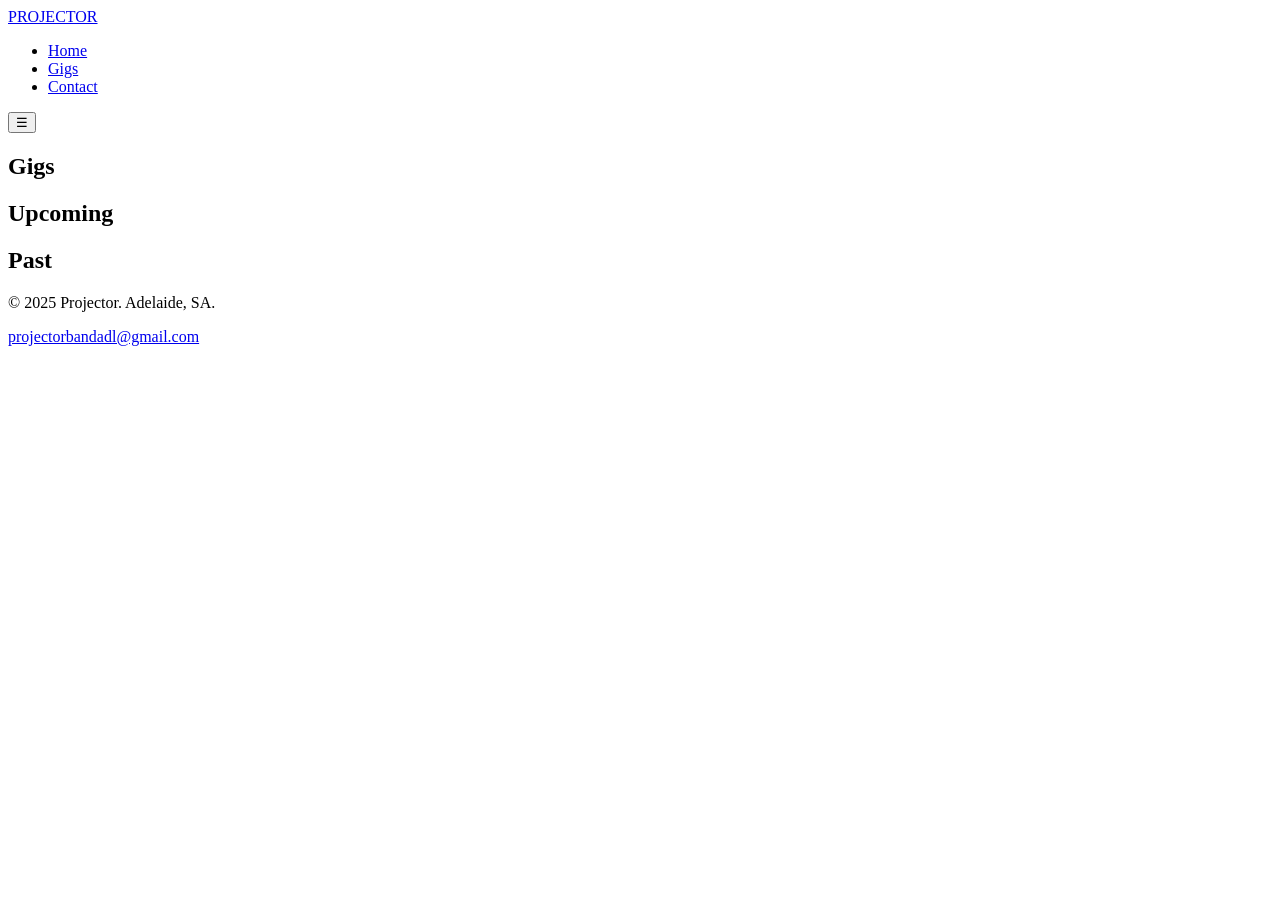
==== gigs.html @ 70e81e49 "added gigs" ====
<!DOCTYPE html>
<html lang="en">
<head>
  <meta charset="UTF-8" />
  <meta name="viewport" content="width=device-width, initial-scale=1.0" />
  <title>Gigs — Projector</title>
  <meta name="description" content="Live shows from Projector, Adelaide." />
  <link rel="stylesheet" href="css/style.css" />
</head>
<body>

  <nav>
    <a href="index.html" class="nav-logo">PROJECTOR</a>
    <ul class="nav-links">
      <li><a href="index.html">Home</a></li>
      <li><a href="gigs.html" class="active">Gigs</a></li>
      <li><a href="contact.html">Contact</a></li>
    </ul>
    <button class="nav-toggle" aria-label="Toggle menu">☰</button>
  </nav>

  <main>
    <section class="page-header">
      <h1>Gigs</h1>
    </section>

    <section class="gigs-section">
      <h2>Upcoming</h2>
      <div id="upcoming-gigs"></div>

      <h2>Past</h2>
      <div id="past-gigs"></div>
    </section>
  </main>

  <footer>
    <p>© 2025 Projector. Adelaide, SA.</p>
    <p><a href="mailto:projectorbandadl@gmail.com">projectorbandadl@gmail.com</a></p>
  </footer>

  <script src="js/gigs.js"></script>
  <script src="js/main.js"></script>
</body>
</html>
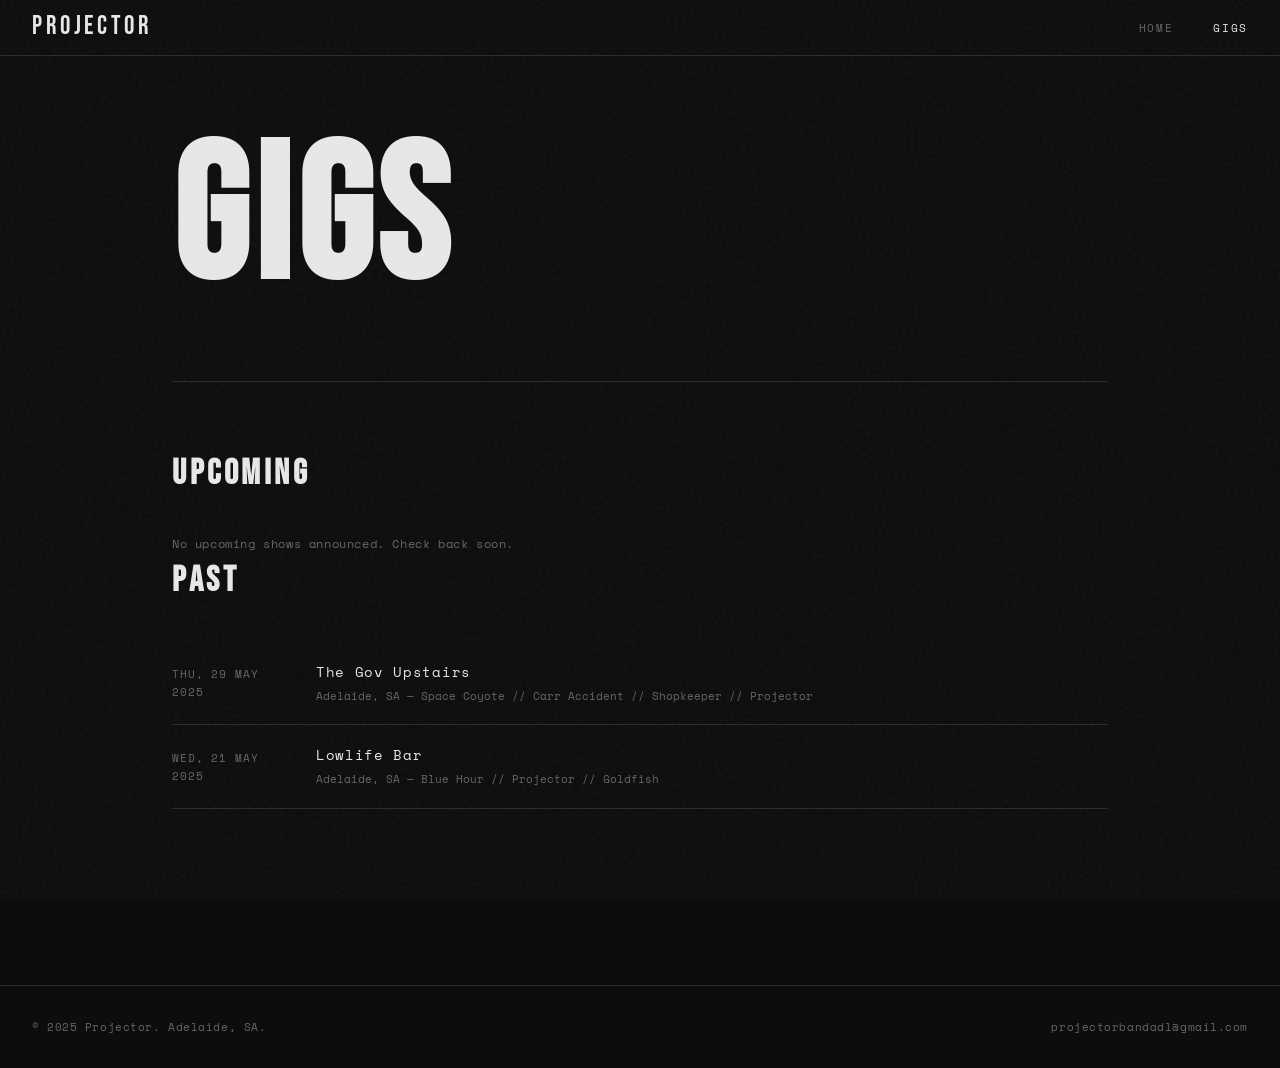
==== commit e3c0ed02: "Deleted contact html and all mentions of it. changed css" ====
--- a/gigs.html
+++ b/gigs.html
@@ -14,7 +14,6 @@
     <ul class="nav-links">
       <li><a href="index.html">Home</a></li>
       <li><a href="gigs.html" class="active">Gigs</a></li>
-      <li><a href="contact.html">Contact</a></li>
     </ul>
     <button class="nav-toggle" aria-label="Toggle menu">☰</button>
   </nav>
--- a/css/style.css
+++ b/css/style.css
@@ -0,0 +1,265 @@
+/* =========================================
+   style.css — Projector Band Website
+   Vibe: grainy, high contrast, raw, black and white
+   Colours: Luci fills in later via CSS variables
+   ========================================= */
+
+@import url('https://fonts.googleapis.com/css2?family=Bebas+Neue&family=Space+Mono:ital,wght@0,400;0,700;1,400&display=swap');
+
+:root {
+  --color-bg: #0d0d0d;
+  --color-text: #e8e8e8;
+  --color-accent: #ffffff;
+  --color-muted: #666666;
+  --color-border: #2a2a2a;
+  --font-display: 'Bebas Neue', sans-serif;
+  --font-body: 'Space Mono', monospace;
+  --max-width: 1000px;
+  --nav-height: 56px;
+  --grain-opacity: 0.04;
+}
+
+/* --- Grain overlay --- */
+body::before {
+  content: '';
+  position: fixed;
+  inset: 0;
+  z-index: 999;
+  pointer-events: none;
+  background-image: url("data:image/svg+xml,%3Csvg viewBox='0 0 256 256' xmlns='http://www.w3.org/2000/svg'%3E%3Cfilter id='noise'%3E%3CfeTurbulence type='fractalNoise' baseFrequency='0.9' numOctaves='4' stitchTiles='stitch'/%3E%3C/filter%3E%3Crect width='100%25' height='100%25' filter='url(%23noise)'/%3E%3C/svg%3E");
+  opacity: var(--grain-opacity);
+}
+
+/* --- Reset --- */
+*, *::before, *::after {
+  box-sizing: border-box;
+  margin: 0;
+  padding: 0;
+}
+
+html { scroll-behavior: smooth; }
+
+body {
+  background: var(--color-bg);
+  color: var(--color-text);
+  font-family: var(--font-body);
+  font-size: 0.85rem;
+  line-height: 1.6;
+  min-height: 100vh;
+  display: flex;
+  flex-direction: column;
+}
+
+img { max-width: 100%; display: block; }
+a { color: inherit; text-decoration: none; }
+
+/* --- Nav --- */
+nav {
+  position: sticky;
+  top: 0;
+  z-index: 100;
+  height: var(--nav-height);
+  display: flex;
+  align-items: center;
+  justify-content: space-between;
+  padding: 0 2rem;
+  border-bottom: 1px solid var(--color-border);
+  background: var(--color-bg);
+}
+
+.nav-logo {
+  font-family: var(--font-display);
+  font-size: 1.6rem;
+  letter-spacing: 0.15em;
+}
+
+.nav-links {
+  list-style: none;
+  display: flex;
+  gap: 2.5rem;
+}
+
+.nav-links a {
+  font-size: 0.7rem;
+  letter-spacing: 0.15em;
+  text-transform: uppercase;
+  color: var(--color-muted);
+  transition: color 0.15s;
+}
+
+.nav-links a:hover,
+.nav-links a.active {
+  color: var(--color-text);
+}
+
+.nav-toggle {
+  display: none;
+  background: none;
+  border: none;
+  color: var(--color-text);
+  font-size: 1.2rem;
+  cursor: pointer;
+}
+
+/* --- Main --- */
+main {
+  flex: 1;
+  max-width: var(--max-width);
+  margin: 0 auto;
+  padding: 5rem 2rem;
+  width: 100%;
+}
+
+section { margin-bottom: 6rem; }
+
+/* --- Typography --- */
+h1 {
+  font-family: var(--font-display);
+  font-size: clamp(5rem, 18vw, 12rem);
+  letter-spacing: 0.03em;
+  line-height: 0.9;
+  margin-bottom: 1.5rem;
+}
+
+h2 {
+  font-family: var(--font-display);
+  font-size: clamp(1.4rem, 4vw, 2.2rem);
+  letter-spacing: 0.1em;
+  margin-bottom: 2rem;
+}
+
+p {
+  color: var(--color-muted);
+  max-width: 55ch;
+}
+
+/* --- Hero --- */
+.hero { min-height: 55vh; display: flex; flex-direction: column; justify-content: flex-end; }
+
+.tagline {
+  font-size: 0.7rem;
+  letter-spacing: 0.2em;
+  text-transform: uppercase;
+  color: var(--color-muted);
+  margin-bottom: 2.5rem;
+}
+
+.hero-links { display: flex; gap: 1rem; flex-wrap: wrap; }
+
+/* --- Buttons --- */
+.btn {
+  display: inline-block;
+  padding: 0.6rem 1.5rem;
+  border: 1px solid var(--color-border);
+  font-family: var(--font-body);
+  font-size: 0.7rem;
+  letter-spacing: 0.15em;
+  text-transform: uppercase;
+  transition: border-color 0.15s, color 0.15s;
+}
+
+.btn:hover {
+  border-color: var(--color-text);
+  color: var(--color-accent);
+}
+
+/* --- Gig cards --- */
+.gig-card {
+  display: grid;
+  grid-template-columns: 120px 1fr auto;
+  align-items: center;
+  padding: 1.25rem 0;
+  border-bottom: 1px solid var(--color-border);
+  gap: 1.5rem;
+}
+
+.gig-date {
+  font-size: 0.7rem;
+  letter-spacing: 0.08em;
+  color: var(--color-muted);
+  text-transform: uppercase;
+}
+
+.gig-venue-name {
+  font-size: 0.85rem;
+  letter-spacing: 0.05em;
+  margin-bottom: 0.2rem;
+}
+
+.gig-venue {
+  font-size: 0.7rem;
+  color: var(--color-muted);
+}
+
+.gig-ticket-link {
+  font-size: 0.7rem;
+  letter-spacing: 0.1em;
+  text-transform: uppercase;
+  color: var(--color-muted);
+  border-bottom: 1px solid var(--color-border);
+  padding-bottom: 1px;
+  white-space: nowrap;
+  transition: color 0.15s, border-color 0.15s;
+}
+
+.gig-ticket-link:hover {
+  color: var(--color-text);
+  border-color: var(--color-text);
+}
+
+/* --- Page header --- */
+.page-header {
+  padding-bottom: 3rem;
+  border-bottom: 1px solid var(--color-border);
+  margin-bottom: 4rem;
+}
+
+/* --- Loading / empty --- */
+.loading {
+  color: var(--color-muted);
+  font-size: 0.75rem;
+  letter-spacing: 0.05em;
+}
+
+/* --- Footer --- */
+footer {
+  border-top: 1px solid var(--color-border);
+  padding: 2rem;
+  display: flex;
+  justify-content: space-between;
+  align-items: center;
+  font-size: 0.7rem;
+  color: var(--color-muted);
+  letter-spacing: 0.05em;
+  flex-wrap: wrap;
+  gap: 0.5rem;
+}
+
+footer a:hover { color: var(--color-text); }
+
+/* --- Mobile --- */
+@media (max-width: 640px) {
+  .nav-links {
+    display: none;
+    position: absolute;
+    top: var(--nav-height);
+    left: 0; right: 0;
+    background: var(--color-bg);
+    flex-direction: column;
+    padding: 1.5rem 2rem;
+    border-bottom: 1px solid var(--color-border);
+    gap: 1.25rem;
+  }
+
+  .nav-links.open { display: flex; }
+  .nav-toggle { display: block; }
+
+  .gig-card {
+    grid-template-columns: 1fr;
+    gap: 0.5rem;
+  }
+
+  h1 { font-size: clamp(4rem, 22vw, 8rem); }
+
+  footer { flex-direction: column; text-align: center; }
+}
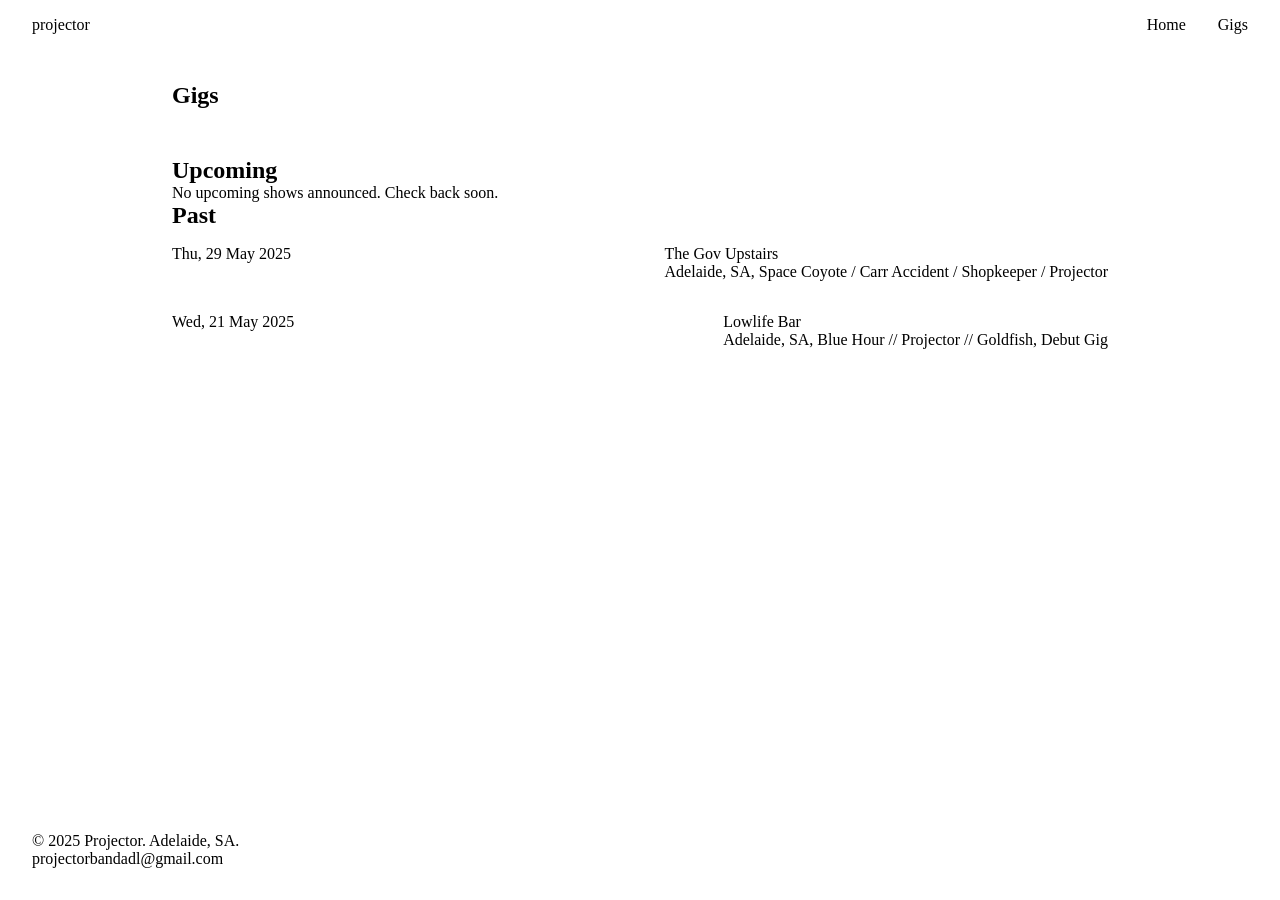
==== commit a7470a99: "Stripped back CSS to basics, projector now in all lowercase" ====
--- a/gigs.html
+++ b/gigs.html
@@ -3,14 +3,14 @@
 <head>
   <meta charset="UTF-8" />
   <meta name="viewport" content="width=device-width, initial-scale=1.0" />
-  <title>Gigs — Projector</title>
-  <meta name="description" content="Live shows from Projector, Adelaide." />
+  <title>Projector Gigs</title>
+  <meta name="description" content="Live shows from Projector Band, Adelaide." />
   <link rel="stylesheet" href="css/style.css" />
 </head>
 <body>
 
   <nav>
-    <a href="index.html" class="nav-logo">PROJECTOR</a>
+    <a href="index.html" class="nav-logo">projector</a>
     <ul class="nav-links">
       <li><a href="index.html">Home</a></li>
       <li><a href="gigs.html" class="active">Gigs</a></li>
--- a/css/style.css
+++ b/css/style.css
@@ -1,265 +1,101 @@
 /* =========================================
-   style.css — Projector Band Website
-   Vibe: grainy, high contrast, raw, black and white
-   Colours: Luci fills in later via CSS variables
+   style.css — Projector
+   Stripped to structure only.
+   No colours, no fonts, no theme — Luci adds all of that.
+   This just makes the layout work.
    ========================================= */
 
-@import url('https://fonts.googleapis.com/css2?family=Bebas+Neue&family=Space+Mono:ital,wght@0,400;0,700;1,400&display=swap');
-
-:root {
-  --color-bg: #0d0d0d;
-  --color-text: #e8e8e8;
-  --color-accent: #ffffff;
-  --color-muted: #666666;
-  --color-border: #2a2a2a;
-  --font-display: 'Bebas Neue', sans-serif;
-  --font-body: 'Space Mono', monospace;
-  --max-width: 1000px;
-  --nav-height: 56px;
-  --grain-opacity: 0.04;
-}
-
-/* --- Grain overlay --- */
-body::before {
-  content: '';
-  position: fixed;
-  inset: 0;
-  z-index: 999;
-  pointer-events: none;
-  background-image: url("data:image/svg+xml,%3Csvg viewBox='0 0 256 256' xmlns='http://www.w3.org/2000/svg'%3E%3Cfilter id='noise'%3E%3CfeTurbulence type='fractalNoise' baseFrequency='0.9' numOctaves='4' stitchTiles='stitch'/%3E%3C/filter%3E%3Crect width='100%25' height='100%25' filter='url(%23noise)'/%3E%3C/svg%3E");
-  opacity: var(--grain-opacity);
-}
-
-/* --- Reset --- */
-*, *::before, *::after {
+* {
   box-sizing: border-box;
   margin: 0;
   padding: 0;
 }
 
-html { scroll-behavior: smooth; }
+img {
+  max-width: 100%;
+  display: block;
+}
 
+a {
+  color: inherit;
+  text-decoration: none;
+}
+
+/* page sticks footer to bottom */
 body {
-  background: var(--color-bg);
-  color: var(--color-text);
-  font-family: var(--font-body);
-  font-size: 0.85rem;
-  line-height: 1.6;
   min-height: 100vh;
   display: flex;
   flex-direction: column;
 }
 
-img { max-width: 100%; display: block; }
-a { color: inherit; text-decoration: none; }
-
 /* --- Nav --- */
 nav {
-  position: sticky;
-  top: 0;
-  z-index: 100;
-  height: var(--nav-height);
   display: flex;
   align-items: center;
   justify-content: space-between;
-  padding: 0 2rem;
-  border-bottom: 1px solid var(--color-border);
-  background: var(--color-bg);
-}
-
-.nav-logo {
-  font-family: var(--font-display);
-  font-size: 1.6rem;
-  letter-spacing: 0.15em;
+  padding: 1rem 2rem;
 }
 
 .nav-links {
   list-style: none;
   display: flex;
-  gap: 2.5rem;
-}
-
-.nav-links a {
-  font-size: 0.7rem;
-  letter-spacing: 0.15em;
-  text-transform: uppercase;
-  color: var(--color-muted);
-  transition: color 0.15s;
-}
-
-.nav-links a:hover,
-.nav-links a.active {
-  color: var(--color-text);
+  gap: 2rem;
 }
 
 .nav-toggle {
   display: none;
   background: none;
   border: none;
-  color: var(--color-text);
-  font-size: 1.2rem;
   cursor: pointer;
+  font: inherit;
 }
 
 /* --- Main --- */
 main {
   flex: 1;
-  max-width: var(--max-width);
+  width: 100%;
+  max-width: 1000px;
   margin: 0 auto;
-  padding: 5rem 2rem;
-  width: 100%;
+  padding: 2rem;
 }
 
-section { margin-bottom: 6rem; }
-
-/* --- Typography --- */
-h1 {
-  font-family: var(--font-display);
-  font-size: clamp(5rem, 18vw, 12rem);
-  letter-spacing: 0.03em;
-  line-height: 0.9;
-  margin-bottom: 1.5rem;
+section {
+  margin-bottom: 3rem;
 }
 
-h2 {
-  font-family: var(--font-display);
-  font-size: clamp(1.4rem, 4vw, 2.2rem);
-  letter-spacing: 0.1em;
-  margin-bottom: 2rem;
+.hero-links {
+  display: flex;
+  gap: 1rem;
+  flex-wrap: wrap;
 }
 
-p {
-  color: var(--color-muted);
-  max-width: 55ch;
-}
-
-/* --- Hero --- */
-.hero { min-height: 55vh; display: flex; flex-direction: column; justify-content: flex-end; }
-
-.tagline {
-  font-size: 0.7rem;
-  letter-spacing: 0.2em;
-  text-transform: uppercase;
-  color: var(--color-muted);
-  margin-bottom: 2.5rem;
-}
-
-.hero-links { display: flex; gap: 1rem; flex-wrap: wrap; }
-
-/* --- Buttons --- */
-.btn {
-  display: inline-block;
-  padding: 0.6rem 1.5rem;
-  border: 1px solid var(--color-border);
-  font-family: var(--font-body);
-  font-size: 0.7rem;
-  letter-spacing: 0.15em;
-  text-transform: uppercase;
-  transition: border-color 0.15s, color 0.15s;
-}
-
-.btn:hover {
-  border-color: var(--color-text);
-  color: var(--color-accent);
-}
-
-/* --- Gig cards --- */
+/* --- Gig rows --- */
 .gig-card {
-  display: grid;
-  grid-template-columns: 120px 1fr auto;
-  align-items: center;
-  padding: 1.25rem 0;
-  border-bottom: 1px solid var(--color-border);
-  gap: 1.5rem;
-}
-
-.gig-date {
-  font-size: 0.7rem;
-  letter-spacing: 0.08em;
-  color: var(--color-muted);
-  text-transform: uppercase;
-}
-
-.gig-venue-name {
-  font-size: 0.85rem;
-  letter-spacing: 0.05em;
-  margin-bottom: 0.2rem;
-}
-
-.gig-venue {
-  font-size: 0.7rem;
-  color: var(--color-muted);
-}
-
-.gig-ticket-link {
-  font-size: 0.7rem;
-  letter-spacing: 0.1em;
-  text-transform: uppercase;
-  color: var(--color-muted);
-  border-bottom: 1px solid var(--color-border);
-  padding-bottom: 1px;
-  white-space: nowrap;
-  transition: color 0.15s, border-color 0.15s;
-}
-
-.gig-ticket-link:hover {
-  color: var(--color-text);
-  border-color: var(--color-text);
-}
-
-/* --- Page header --- */
-.page-header {
-  padding-bottom: 3rem;
-  border-bottom: 1px solid var(--color-border);
-  margin-bottom: 4rem;
-}
-
-/* --- Loading / empty --- */
-.loading {
-  color: var(--color-muted);
-  font-size: 0.75rem;
-  letter-spacing: 0.05em;
+  display: flex;
+  justify-content: space-between;
+  gap: 1rem;
+  padding: 1rem 0;
+  flex-wrap: wrap;
 }
 
 /* --- Footer --- */
 footer {
-  border-top: 1px solid var(--color-border);
   padding: 2rem;
-  display: flex;
-  justify-content: space-between;
-  align-items: center;
-  font-size: 0.7rem;
-  color: var(--color-muted);
-  letter-spacing: 0.05em;
-  flex-wrap: wrap;
-  gap: 0.5rem;
 }
 
-footer a:hover { color: var(--color-text); }
-
-/* --- Mobile --- */
+/* --- Mobile nav --- */
 @media (max-width: 640px) {
   .nav-links {
     display: none;
-    position: absolute;
-    top: var(--nav-height);
-    left: 0; right: 0;
-    background: var(--color-bg);
     flex-direction: column;
-    padding: 1.5rem 2rem;
-    border-bottom: 1px solid var(--color-border);
-    gap: 1.25rem;
+    width: 100%;
   }
 
-  .nav-links.open { display: flex; }
-  .nav-toggle { display: block; }
-
-  .gig-card {
-    grid-template-columns: 1fr;
-    gap: 0.5rem;
+  .nav-links.open {
+    display: flex;
   }
 
-  h1 { font-size: clamp(4rem, 22vw, 8rem); }
-
-  footer { flex-direction: column; text-align: center; }
+  .nav-toggle {
+    display: block;
+  }
 }
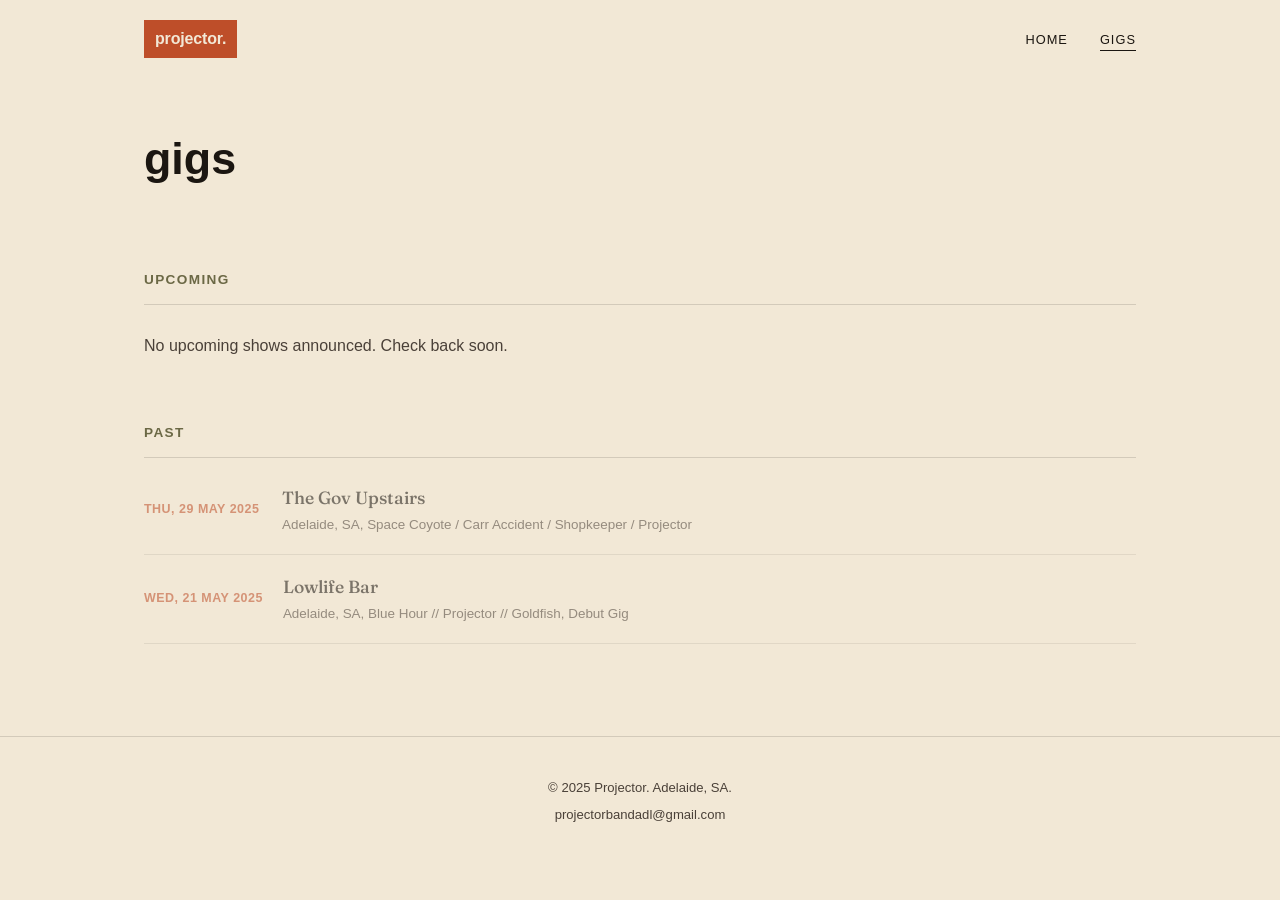
==== commit efbef3d4: "Added css" ====
--- a/gigs.html
+++ b/gigs.html
@@ -10,7 +10,7 @@
 <body>
 
   <nav>
-    <a href="index.html" class="nav-logo">projector</a>
+    <a href="index.html" class="nav-logo">projector.</a>
     <ul class="nav-links">
       <li><a href="index.html">Home</a></li>
       <li><a href="gigs.html" class="active">Gigs</a></li>
--- a/css/style.css
+++ b/css/style.css
@@ -1,101 +1,383 @@
-/* =========================================
-   style.css — Projector
-   Stripped to structure only.
-   No colours, no fonts, no theme — Luci adds all of that.
-   This just makes the layout work.
-   ========================================= */
-
-* {
-  box-sizing: border-box;
+/* ==========================================================================
+   PROJECTOR — stylesheet (clean)
+   --------------------------------------------------------------------------
+   Three moves: flat rust logo block, one warm serif used only on the
+   tagline + venue names, hairline rules everywhere else. No shadows,
+   no texture, no rotation.
+
+   Classes below are matched to the real gigs.js / main.js:
+     .gig-card > .gig-date (full formatted date string, one span)
+                > .gig-info > .gig-venue-name (venue) + .gig-venue (city/event)
+                > .gig-ticket-link (only rendered when a ticketUrl exists)
+     empty state: <p class="loading">
+     main.js toggles `.open` on .nav-links
+   ========================================================================== */
+
+@import url('https://fonts.googleapis.com/css2?family=Fraunces:ital,wght@0,500;1,400&display=swap');
+
+:root {
+  --paper:     #F2E8D6;
+  --ink:       #1B1611;
+  --ink-soft:  #4A4038;
+  --rust:      #BE4E29;
+  --rust-dark: #973D20;
+  --olive:     #6B6845;
+  --line:      rgba(27, 22, 17, 0.14);
+
+  --font-mark:   Arial, Helvetica, 'Helvetica Neue', sans-serif;
+  --font-accent: 'Fraunces', Georgia, serif;
+
+  --wrap: 1040px;
+}
+
+/* ==========================================================================
+   Reset + base
+   ========================================================================== */
+
+*, *::before, *::after { box-sizing: border-box; }
+
+body {
+  margin: 0;
+  background: var(--paper);
+  color: var(--ink);
+  font-family: var(--font-mark);
+  font-size: 16px;
+  line-height: 1.6;
+  -webkit-font-smoothing: antialiased;
+}
+
+h1, h2, h3 { margin: 0 0 0.4em; line-height: 1.1; }
+p { margin: 0 0 1em; }
+a { color: inherit; text-decoration: none; }
+img { max-width: 100%; display: block; }
+::selection { background: var(--rust); color: var(--paper); }
+:focus-visible { outline: 2px solid var(--rust); outline-offset: 3px; }
+
+@media (prefers-reduced-motion: reduce) {
+  * { animation-duration: 0.01ms !important; transition-duration: 0.01ms !important; }
+}
+
+.wrap { max-width: var(--wrap); margin-inline: auto; padding-inline: 24px; }
+
+/* ==========================================================================
+   Nav
+   ========================================================================== */
+
+nav {
+  display: flex;
+  align-items: center;
+  justify-content: space-between;
+  padding: 20px 24px;
+  max-width: var(--wrap);
+  margin-inline: auto;
+  position: relative;
+  z-index: 10;
+}
+
+.nav-logo {
+  font-family: var(--font-mark);
+  font-weight: 700;
+  font-size: 1rem;
+  letter-spacing: -0.01em;
+  color: var(--paper);
+  background: var(--rust);
+  padding: 6px 11px;
+  text-transform: lowercase;
+}
+
+.nav-links {
+  display: flex;
+  gap: 32px;
+  list-style: none;
   margin: 0;
   padding: 0;
 }
 
-img {
-  max-width: 100%;
-  display: block;
-}
-
-a {
-  color: inherit;
-  text-decoration: none;
-}
-
-/* page sticks footer to bottom */
-body {
-  min-height: 100vh;
-  display: flex;
-  flex-direction: column;
-}
-
-/* --- Nav --- */
-nav {
-  display: flex;
-  align-items: center;
-  justify-content: space-between;
-  padding: 1rem 2rem;
-}
-
-.nav-links {
-  list-style: none;
-  display: flex;
-  gap: 2rem;
-}
+.nav-links a {
+  font-size: 0.8rem;
+  text-transform: uppercase;
+  letter-spacing: 0.08em;
+  padding-bottom: 3px;
+  border-bottom: 1px solid transparent;
+}
+
+.nav-links a:hover,
+.nav-links a.active { border-bottom-color: var(--ink); }
 
 .nav-toggle {
   display: none;
   background: none;
-  border: none;
+  border: 1px solid var(--ink);
+  width: 38px;
+  height: 38px;
+  font-size: 1.1rem;
   cursor: pointer;
-  font: inherit;
-}
-
-/* --- Main --- */
-main {
-  flex: 1;
+  color: var(--ink);
+}
+
+@media (max-width: 640px) {
+  .nav-toggle { display: block; }
+
+  .nav-links {
+    position: absolute;
+    top: 100%;
+    right: 24px;
+    left: 24px;
+    flex-direction: column;
+    gap: 0;
+    background: var(--paper);
+    border: 1px solid var(--ink);
+    display: none;
+  }
+
+  .nav-links.open { display: flex; }
+  .nav-links li { border-top: 1px solid var(--line); }
+  .nav-links li:first-child { border-top: none; }
+  .nav-links a { display: block; padding: 14px 16px; border-bottom: none; }
+}
+
+/* ==========================================================================
+   Hero
+   --------------------------------------------------------------------------
+   The photo box holds its own aspect ratio (close to the source image's
+   3:2) instead of a fixed viewport-height box. That's what stops the
+   ultrawide "stretched and zoomed in" problem — width no longer runs
+   away from height. A max-width above tablet size means very wide
+   monitors letterbox (ink bars either side) instead of over-cropping.
+   On mobile the box stays short and close to the real aspect ratio so
+   the sides of the photo don't get cropped off either.
+   ========================================================================== */
+
+.hero {
+  position: relative;
+  background: var(--ink);
+}
+
+.hero-photo {
+  position: relative;
   width: 100%;
-  max-width: 1000px;
+  aspect-ratio: 3 / 2;
+  min-height: 260px;
+  max-height: 62vh;
+  overflow: hidden;
+}
+
+@media (min-width: 768px) {
+  .hero-photo {
+    max-width: 1800px;
+    margin-inline: auto;
+    min-height: 440px;
+    max-height: 82vh;
+  }
+}
+
+.hero-photo img {
+  position: absolute;
+  inset: 0;
+  z-index: 0;
+  width: 100%;
+  height: 100%;
+  object-fit: cover;
+  object-position: center 38%;
+  filter: grayscale(0.55) contrast(1.1) brightness(0.85);
+}
+
+/* brand-colour tint */
+.hero-photo::before {
+  content: "";
+  position: absolute;
+  inset: 0;
+  z-index: 1;
+  background: var(--rust);
+  opacity: 0.22;
+  mix-blend-mode: multiply;
+}
+
+/* vignette: dark at top (for the wordmark) and bottom (for the tagline/
+   buttons), clear through the middle so the band stays visible */
+.hero-photo::after {
+  content: "";
+  position: absolute;
+  inset: 0;
+  z-index: 2;
+  background: linear-gradient(
+    180deg,
+    rgba(27,22,17,0.62) 0%,
+    rgba(27,22,17,0.12) 24%,
+    rgba(27,22,17,0.04) 46%,
+    rgba(27,22,17,0.14) 62%,
+    rgba(27,22,17,0.85) 87%,
+    rgba(27,22,17,0.92) 100%
+  );
+}
+
+.hero-content {
+  position: absolute;
+  inset: 0;
+  z-index: 3;
+  display: flex;
+  flex-direction: column;
+  justify-content: space-between;
+  padding: 20px 20px 26px;
+}
+
+@media (min-width: 768px) {
+  .hero-content { padding: 32px 32px 44px; }
+}
+
+.hero-title { text-align: center; }
+
+.hero-title h1 {
+  font-family: var(--font-mark);
+  font-weight: 700;
+  text-transform: lowercase;
+  letter-spacing: -0.02em;
+  color: var(--paper);
+  font-size: clamp(1.9rem, 1.3rem + 3.5vw, 3.6rem);
+  margin: 0;
+}
+
+.hero-bottom { max-width: 480px; }
+
+.hero .tagline {
+  font-family: var(--font-accent);
+  font-style: italic;
+  font-weight: 400;
+  font-size: 1.1rem;
+  color: var(--paper);
+  opacity: 0.85;
+  margin: 0 0 20px;
+}
+
+.hero-links {
+  display: flex;
+  gap: 12px;
+  flex-wrap: wrap;
+}
+
+.btn {
+  display: inline-block;
+  font-family: var(--font-mark);
+  font-size: 0.8rem;
+  text-transform: uppercase;
+  letter-spacing: 0.08em;
+  padding: 13px 22px;
+  background: var(--rust);
+  color: var(--paper);
+  border: 1px solid var(--rust);
+  transition: background 0.15s ease, border-color 0.15s ease;
+}
+
+.btn:hover { background: var(--rust-dark); border-color: var(--rust-dark); }
+
+.btn-outline {
+  background: transparent;
+  border-color: rgba(242, 232, 214, 0.5);
+}
+
+.btn-outline:hover { border-color: var(--paper); background: transparent; }
+
+/* ==========================================================================
+   Gigs — plain list. Date, venue, ticket. One hairline rule between rows.
+   ========================================================================== */
+
+.upcoming-gigs-preview,
+.gigs-section {
+  max-width: var(--wrap);
   margin: 0 auto;
-  padding: 2rem;
-}
-
-section {
-  margin-bottom: 3rem;
-}
-
-.hero-links {
-  display: flex;
-  gap: 1rem;
-  flex-wrap: wrap;
-}
-
-/* --- Gig rows --- */
+  padding: 72px 24px;
+}
+
+.upcoming-gigs-preview h2,
+.gigs-section h2 {
+  font-family: var(--font-mark);
+  font-weight: 700;
+  font-size: 0.85rem;
+  text-transform: uppercase;
+  letter-spacing: 0.1em;
+  color: var(--olive);
+  margin-bottom: 8px;
+  padding-bottom: 16px;
+  border-bottom: 1px solid var(--line);
+}
+
+.gigs-section h2:not(:first-child) { margin-top: 48px; }
+
+#gig-preview, #upcoming-gigs, #past-gigs { margin-bottom: 20px; }
+
+.loading {
+  padding: 20px 0;
+  color: var(--ink-soft);
+}
+
 .gig-card {
   display: flex;
-  justify-content: space-between;
-  gap: 1rem;
-  padding: 1rem 0;
-  flex-wrap: wrap;
-}
-
-/* --- Footer --- */
+  align-items: center;
+  gap: 20px;
+  padding: 18px 0;
+  border-bottom: 1px solid var(--line);
+}
+
+.gig-date {
+  flex: 0 0 auto;
+  min-width: 118px;
+  font-family: var(--font-mark);
+  font-weight: 700;
+  font-size: 0.78rem;
+  text-transform: uppercase;
+  letter-spacing: 0.04em;
+  color: var(--rust);
+}
+
+.gig-info { flex: 1; min-width: 0; }
+
+.gig-venue-name {
+  font-family: var(--font-accent);
+  font-weight: 500;
+  font-size: 1.1rem;
+}
+
+.gig-venue { font-size: 0.84rem; color: var(--ink-soft); margin-top: 2px; }
+
+.gig-ticket-link {
+  flex-shrink: 0;
+  font-size: 0.75rem;
+  text-transform: uppercase;
+  letter-spacing: 0.06em;
+  border-bottom: 1px solid var(--ink);
+  padding-bottom: 2px;
+}
+
+.gig-ticket-link:hover { color: var(--rust); border-color: var(--rust); }
+
+#past-gigs .gig-card { opacity: 0.55; }
+
+@media (max-width: 560px) {
+  .gig-card { flex-wrap: wrap; }
+  .gig-date { min-width: 0; }
+}
+
+.page-header {
+  max-width: var(--wrap);
+  margin: 0 auto;
+  padding: 56px 24px 0;
+}
+
+.page-header h1 {
+  font-family: var(--font-mark);
+  text-transform: lowercase;
+  font-size: clamp(2rem, 1.6rem + 2vw, 2.8rem);
+}
+
+/* ==========================================================================
+   Footer
+   ========================================================================== */
+
 footer {
-  padding: 2rem;
-}
-
-/* --- Mobile nav --- */
-@media (max-width: 640px) {
-  .nav-links {
-    display: none;
-    flex-direction: column;
-    width: 100%;
-  }
-
-  .nav-links.open {
-    display: flex;
-  }
-
-  .nav-toggle {
-    display: block;
-  }
-}+  padding: 40px 24px;
+  text-align: center;
+  border-top: 1px solid var(--line);
+}
+
+footer p { margin: 0 0 6px; font-size: 0.82rem; color: var(--ink-soft); }
+footer a:hover { color: var(--rust); }
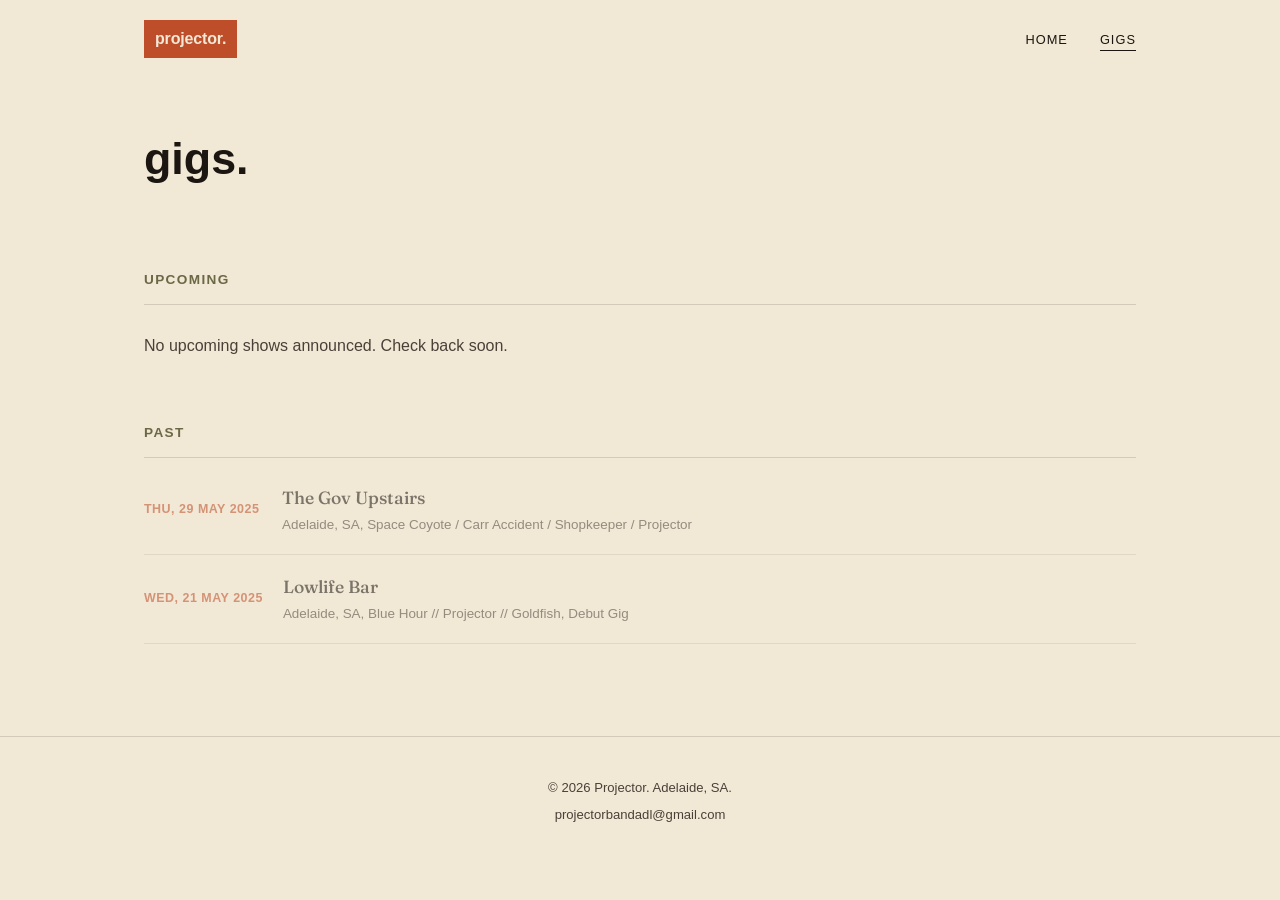
==== commit b3aa110d: "Moved bandname on index down and fixed 2025 typo" ====
--- a/gigs.html
+++ b/gigs.html
@@ -20,7 +20,7 @@
 
   <main>
     <section class="page-header">
-      <h1>Gigs</h1>
+      <h1>Gigs.</h1>
     </section>
 
     <section class="gigs-section">
@@ -33,7 +33,7 @@
   </main>
 
   <footer>
-    <p>© 2025 Projector. Adelaide, SA.</p>
+    <p>© 2026 Projector. Adelaide, SA.</p>
     <p><a href="mailto:projectorbandadl@gmail.com">projectorbandadl@gmail.com</a></p>
   </footer>
 
--- a/css/style.css
+++ b/css/style.css
@@ -178,7 +178,7 @@
   width: 100%;
   height: 100%;
   object-fit: cover;
-  object-position: center 38%;
+  object-position: center 60%;
   filter: grayscale(0.55) contrast(1.1) brightness(0.85);
 }
 
@@ -217,7 +217,6 @@
   z-index: 3;
   display: flex;
   flex-direction: column;
-  justify-content: space-between;
   padding: 20px 20px 26px;
 }
 
@@ -225,7 +224,14 @@
   .hero-content { padding: 32px 32px 44px; }
 }
 
-.hero-title { text-align: center; }
+/* spacers control the title's vertical position as a proportion of the
+   photo's actual height (not vh, which drifts from the photo's real
+   size once min/max-height kick in) — tweak the flex ratio below to
+   move the wordmark up/down within the frame */
+.hero-spacer-top { flex: 1 1 0%; }
+.hero-spacer-mid { flex: 1.6 1 0%; }
+
+.hero-title { text-align: center; flex: 0 0 auto; }
 
 .hero-title h1 {
   font-family: var(--font-mark);
@@ -233,11 +239,11 @@
   text-transform: lowercase;
   letter-spacing: -0.02em;
   color: var(--paper);
-  font-size: clamp(1.9rem, 1.3rem + 3.5vw, 3.6rem);
+  font-size: clamp(3.4rem, 2.4rem + 5.5vw, 7.5rem);
   margin: 0;
 }
 
-.hero-bottom { max-width: 480px; }
+.hero-bottom { flex: 0 0 auto; max-width: 480px; }
 
 .hero .tagline {
   font-family: var(--font-accent);
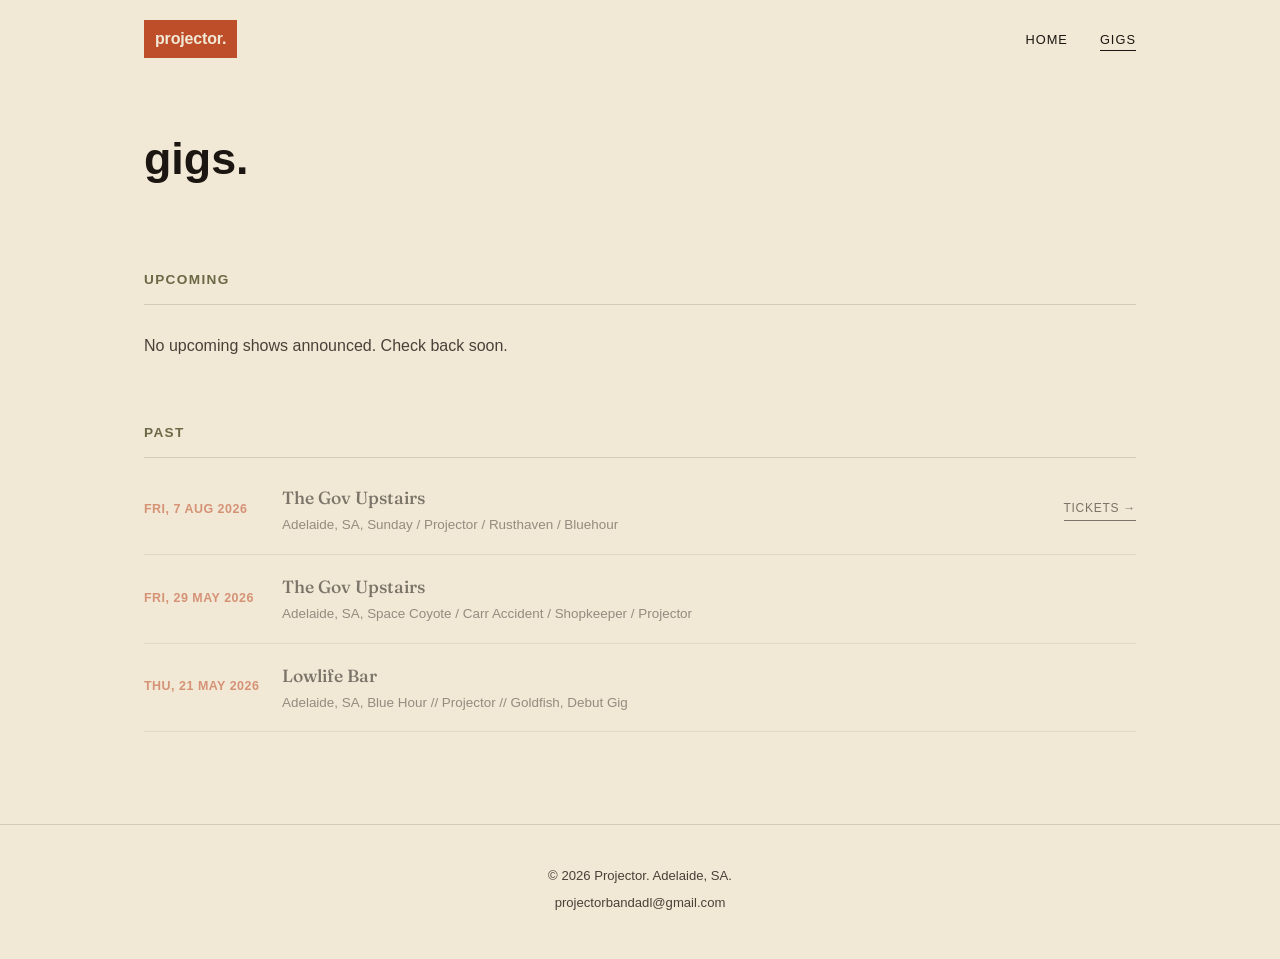
==== commit 351eb53c: "changed gigs.html to /gigs" ====
--- a/gigs.html
+++ b/gigs.html
@@ -4,16 +4,17 @@
   <meta charset="UTF-8" />
   <meta name="viewport" content="width=device-width, initial-scale=1.0" />
   <title>Projector Gigs</title>
+  <link rel="icon" type="image/x-icon" href="/images/favicon.png">
   <meta name="description" content="Live shows from Projector Band, Adelaide." />
   <link rel="stylesheet" href="css/style.css" />
 </head>
 <body>
 
   <nav>
-    <a href="index.html" class="nav-logo">projector.</a>
+    <a href="/" class="nav-logo">projector.</a>
     <ul class="nav-links">
-      <li><a href="index.html">Home</a></li>
-      <li><a href="gigs.html" class="active">Gigs</a></li>
+      <li><a href="/">Home</a></li>
+      <li><a href="/gigs" class="active">Gigs</a></li>
     </ul>
     <button class="nav-toggle" aria-label="Toggle menu">☰</button>
   </nav>
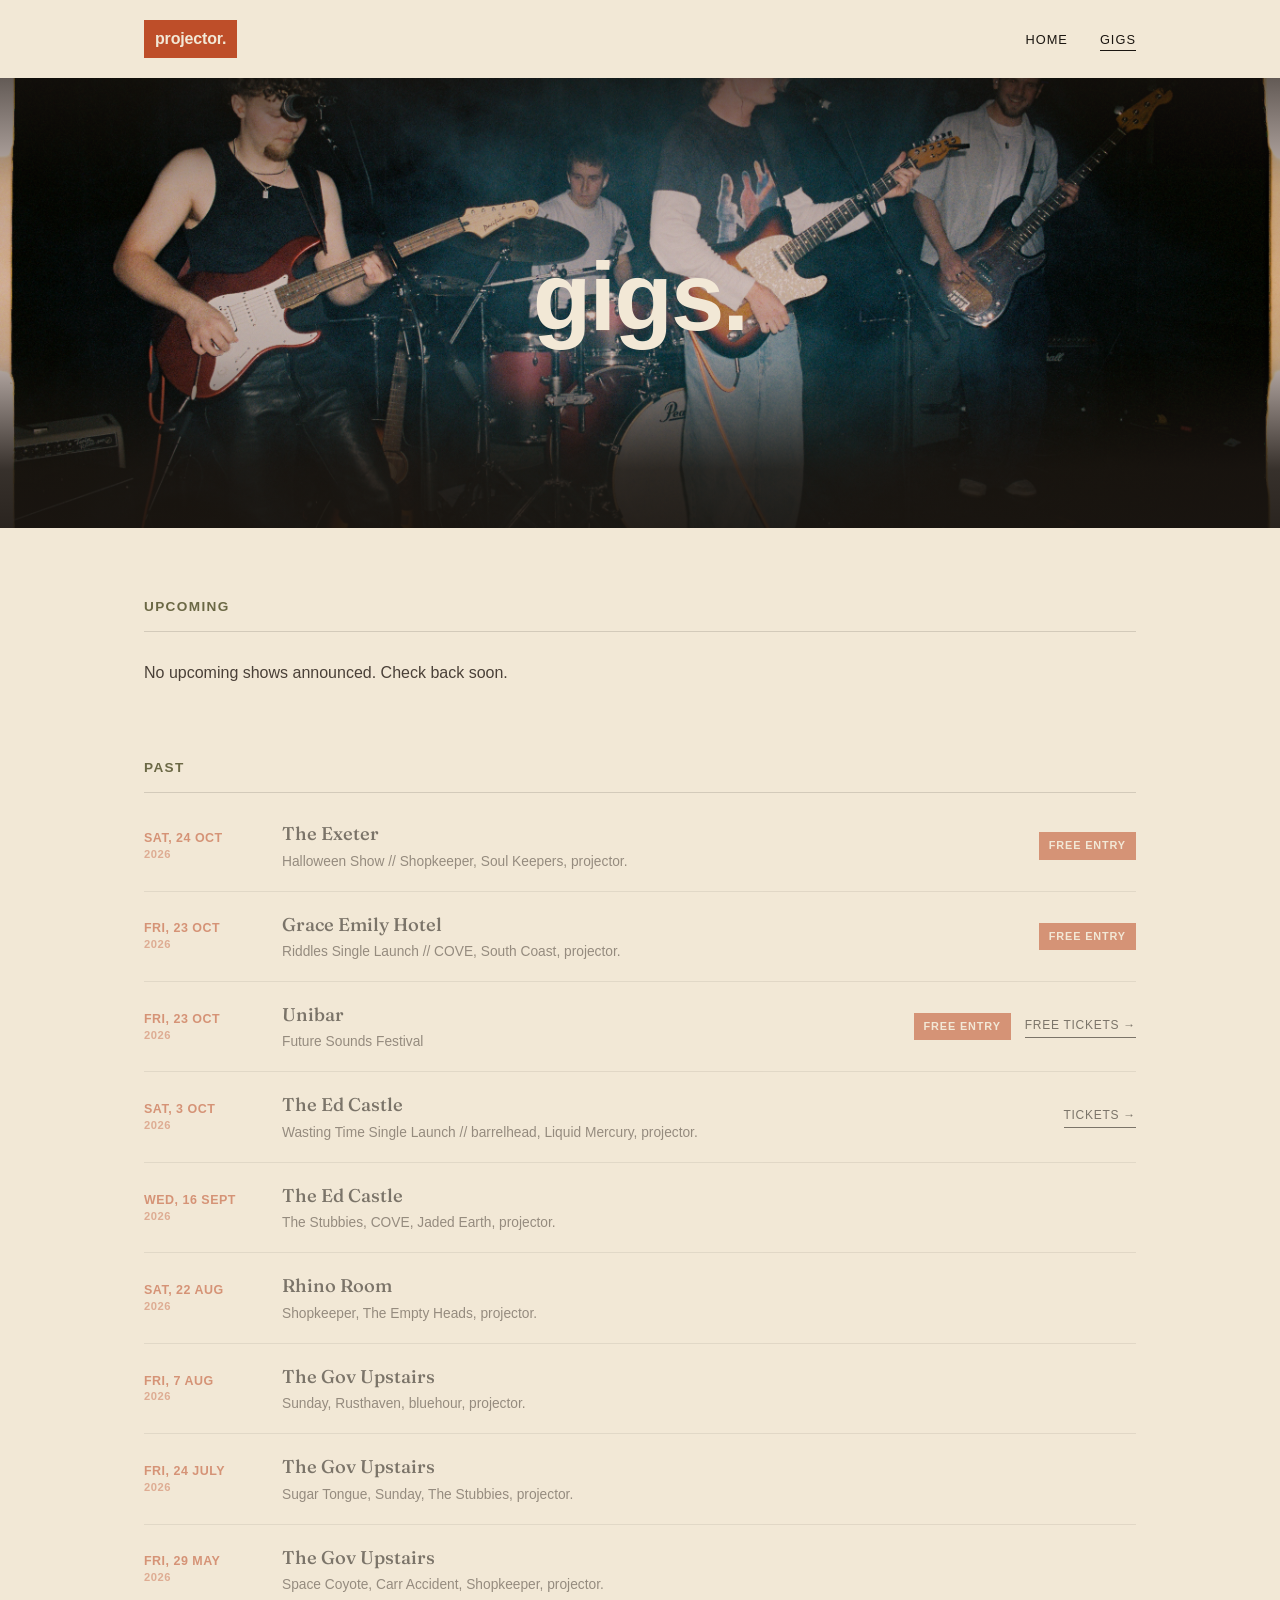
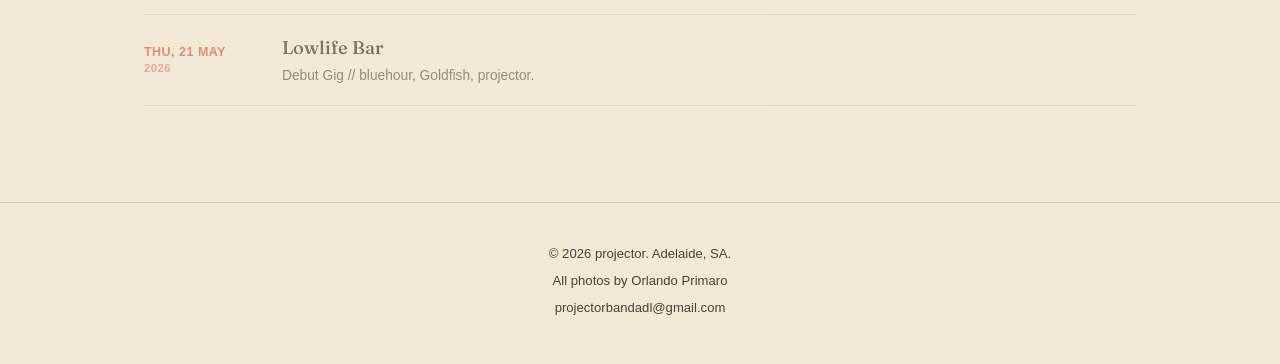
==== commit d1890367: "overhaul" ====
--- a/gigs.html
+++ b/gigs.html
@@ -2,11 +2,16 @@
 <html lang="en">
 <head>
   <meta charset="UTF-8" />
+  <meta name="theme-color" content="#14100c" />
   <meta name="viewport" content="width=device-width, initial-scale=1.0" />
-  <title>Projector Gigs</title>
+  <title>projector. gigs</title>
   <link rel="icon" type="image/x-icon" href="/images/favicon.png">
-  <meta name="description" content="Live shows from Projector Band, Adelaide." />
-  <link rel="stylesheet" href="css/style.css" />
+  <meta name="description" content="Live shows from projector., Adelaide." />
+  <meta property="og:title" content="projector. gigs" />
+  <meta property="og:description" content="Upcoming and past shows from projector., Adelaide." />
+  <meta property="og:image" content="https://projector.band/images/og-image.jpg" />
+  <meta name="twitter:card" content="summary_large_image" />
+  <link rel="stylesheet" href="css/style.css?v=1" />
 </head>
 <body>
 
@@ -20,25 +25,32 @@
   </nav>
 
   <main>
-    <section class="page-header">
-      <h1>Gigs.</h1>
+    <section class="hero hero-short">
+      <div class="hero-photo">
+        <!-- swap images/gigs-hero.jpg for your live photo -->
+        <img src="images/gigs-hero.jpg" alt="projector. playing live" onerror="this.remove()" />
+        <div class="hero-content">
+          <div class="hero-title"><h1>gigs.</h1></div>
+        </div>
+      </div>
     </section>
 
-    <section class="gigs-section">
-      <h2>Upcoming</h2>
-      <div id="upcoming-gigs"></div>
-
-      <h2>Past</h2>
+    <section class="section">
+      <h2 class="eyebrow-h">Upcoming</h2>
+      <div id="upcoming-gigs"><p class="loading">Loading gigs...</p></div>
+      <h2 class="eyebrow-h later">Past</h2>
       <div id="past-gigs"></div>
     </section>
   </main>
 
   <footer>
-    <p>© 2026 Projector. Adelaide, SA.</p>
+    <p>© <span id="year">2026</span> projector. Adelaide, SA.</p>
+    <p>All photos by <a href="https://www.instagram.com/orlandoprimaro/" target="_blank" rel="noopener noreferrer">Orlando Primaro</a></p>
     <p><a href="mailto:projectorbandadl@gmail.com">projectorbandadl@gmail.com</a></p>
   </footer>
 
-  <script src="js/gigs.js"></script>
-  <script src="js/main.js"></script>
+  <script src="js/config.js?v=1"></script>
+  <script src="js/main.js?v=1"></script>
+  <script src="js/gigs.js?v=1"></script>
 </body>
-</html>+</html>
--- a/css/style.css
+++ b/css/style.css
@@ -1,44 +1,32 @@
 /* ==========================================================================
-   PROJECTOR — stylesheet (clean)
-   --------------------------------------------------------------------------
-   Three moves: flat rust logo block, one warm serif used only on the
-   tagline + venue names, hairline rules everywhere else. No shadows,
-   no texture, no rotation.
-
-   Classes below are matched to the real gigs.js / main.js:
-     .gig-card > .gig-date (full formatted date string, one span)
-                > .gig-info > .gig-venue-name (venue) + .gig-venue (city/event)
-                > .gig-ticket-link (only rendered when a ticketUrl exists)
-     empty state: <p class="loading">
-     main.js toggles `.open` on .nav-links
+   projector. stylesheet
+   Light and warm: flat cream paper, flat rust badge, the full stop from the
+   name as a motif.
    ========================================================================== */
 
 @import url('https://fonts.googleapis.com/css2?family=Fraunces:ital,wght@0,500;1,400&display=swap');
 
 :root {
-  --paper:     #F2E8D6;
-  --ink:       #1B1611;
-  --ink-soft:  #4A4038;
-  --rust:      #BE4E29;
+  --paper: #F2E8D6;
+  --ink: #1B1611;
+  --ink-soft: #4A4038;
+  --rust: #BE4E29;
   --rust-dark: #973D20;
-  --olive:     #6B6845;
-  --line:      rgba(27, 22, 17, 0.14);
-
-  --font-mark:   Arial, Helvetica, 'Helvetica Neue', sans-serif;
+  --olive: #6B6845;
+  --line: rgba(27, 22, 17, 0.14);
+  --font-mark: Arial, Helvetica, 'Helvetica Neue', sans-serif;
   --font-accent: 'Fraunces', Georgia, serif;
-
   --wrap: 1040px;
 }
 
-/* ==========================================================================
-   Reset + base
-   ========================================================================== */
+*, *::before, *::after { box-sizing: border-box; }
 
-*, *::before, *::after { box-sizing: border-box; }
+html { min-height: 100%; scroll-behavior: smooth; background: var(--paper); }
 
 body {
   margin: 0;
-  background: var(--paper);
+  background: transparent;
+  position: relative;
   color: var(--ink);
   font-family: var(--font-mark);
   font-size: 16px;
@@ -50,340 +38,116 @@
 p { margin: 0 0 1em; }
 a { color: inherit; text-decoration: none; }
 img { max-width: 100%; display: block; }
+[hidden] { display: none !important; }
 ::selection { background: var(--rust); color: var(--paper); }
 :focus-visible { outline: 2px solid var(--rust); outline-offset: 3px; }
+.sr-only { position: absolute; width: 1px; height: 1px; overflow: hidden; clip: rect(0 0 0 0); white-space: nowrap; }
+@media (prefers-reduced-motion: reduce) { * { animation-duration: 0.01ms !important; transition-duration: 0.01ms !important; scroll-behavior: auto !important; } }
 
-@media (prefers-reduced-motion: reduce) {
-  * { animation-duration: 0.01ms !important; transition-duration: 0.01ms !important; }
-}
-
-.wrap { max-width: var(--wrap); margin-inline: auto; padding-inline: 24px; }
-
-/* ==========================================================================
-   Nav
-   ========================================================================== */
-
-nav {
-  display: flex;
-  align-items: center;
-  justify-content: space-between;
-  padding: 20px 24px;
-  max-width: var(--wrap);
-  margin-inline: auto;
-  position: relative;
-  z-index: 10;
-}
-
-.nav-logo {
-  font-family: var(--font-mark);
-  font-weight: 700;
-  font-size: 1rem;
-  letter-spacing: -0.01em;
-  color: var(--paper);
-  background: var(--rust);
-  padding: 6px 11px;
-  text-transform: lowercase;
-}
-
-.nav-links {
-  display: flex;
-  gap: 32px;
-  list-style: none;
-  margin: 0;
-  padding: 0;
-}
-
-.nav-links a {
-  font-size: 0.8rem;
-  text-transform: uppercase;
-  letter-spacing: 0.08em;
-  padding-bottom: 3px;
-  border-bottom: 1px solid transparent;
-}
-
-.nav-links a:hover,
-.nav-links a.active { border-bottom-color: var(--ink); }
-
-.nav-toggle {
-  display: none;
-  background: none;
-  border: 1px solid var(--ink);
-  width: 38px;
-  height: 38px;
-  font-size: 1.1rem;
-  cursor: pointer;
-  color: var(--ink);
-}
-
+/* ---------- Nav ---------- */
+nav { display: flex; align-items: center; justify-content: space-between; padding: 20px 24px; max-width: var(--wrap); margin-inline: auto; position: relative; z-index: 10; }
+.nav-logo { font-weight: 700; font-size: 1rem; letter-spacing: -0.01em; color: var(--paper); background: var(--rust); padding: 6px 11px; text-transform: lowercase; }
+.nav-links { display: flex; gap: 32px; list-style: none; margin: 0; padding: 0; }
+.nav-links a { font-size: 0.8rem; text-transform: uppercase; letter-spacing: 0.08em; padding-bottom: 3px; border-bottom: 1px solid transparent; }
+.nav-links a:hover, .nav-links a.active { border-bottom-color: var(--ink); }
+.nav-toggle { display: none; background: none; border: 1px solid var(--ink); width: 38px; height: 38px; font-size: 1.1rem; cursor: pointer; color: var(--ink); }
 @media (max-width: 640px) {
   .nav-toggle { display: block; }
-
-  .nav-links {
-    position: absolute;
-    top: 100%;
-    right: 24px;
-    left: 24px;
-    flex-direction: column;
-    gap: 0;
-    background: var(--paper);
-    border: 1px solid var(--ink);
-    display: none;
-  }
-
+  .nav-links { position: absolute; top: 100%; right: 24px; left: 24px; flex-direction: column; gap: 0; background: var(--paper); border: 1px solid var(--ink); display: none; }
   .nav-links.open { display: flex; }
   .nav-links li { border-top: 1px solid var(--line); }
   .nav-links li:first-child { border-top: none; }
   .nav-links a { display: block; padding: 14px 16px; border-bottom: none; }
 }
 
-/* ==========================================================================
-   Hero
-   --------------------------------------------------------------------------
-   The photo box holds its own aspect ratio (close to the source image's
-   3:2) instead of a fixed viewport-height box. That's what stops the
-   ultrawide "stretched and zoomed in" problem — width no longer runs
-   away from height. A max-width above tablet size means very wide
-   monitors letterbox (ink bars either side) instead of over-cropping.
-   On mobile the box stays short and close to the real aspect ratio so
-   the sides of the photo don't get cropped off either.
-   ========================================================================== */
-
-.hero {
-  position: relative;
-  background: var(--ink);
-}
-
-.hero-photo {
-  position: relative;
-  width: 100%;
-  aspect-ratio: 3 / 2;
-  min-height: 260px;
-  max-height: 62vh;
-  overflow: hidden;
-}
-
-@media (min-width: 768px) {
-  .hero-photo {
-    max-width: 1800px;
-    margin-inline: auto;
-    min-height: 440px;
-    max-height: 82vh;
-  }
-}
-
-.hero-photo img {
-  position: absolute;
-  inset: 0;
-  z-index: 0;
-  width: 100%;
-  height: 100%;
-  object-fit: cover;
-  object-position: center 60%;
-  filter: grayscale(0.55) contrast(1.1) brightness(0.85);
-}
-
-/* brand-colour tint */
-.hero-photo::before {
-  content: "";
-  position: absolute;
-  inset: 0;
-  z-index: 1;
-  background: var(--rust);
-  opacity: 0.22;
-  mix-blend-mode: multiply;
-}
-
-/* vignette: dark at top (for the wordmark) and bottom (for the tagline/
-   buttons), clear through the middle so the band stays visible */
-.hero-photo::after {
-  content: "";
-  position: absolute;
-  inset: 0;
-  z-index: 2;
-  background: linear-gradient(
-    180deg,
-    rgba(27,22,17,0.62) 0%,
-    rgba(27,22,17,0.12) 24%,
-    rgba(27,22,17,0.04) 46%,
-    rgba(27,22,17,0.14) 62%,
-    rgba(27,22,17,0.85) 87%,
-    rgba(27,22,17,0.92) 100%
-  );
-}
-
-.hero-content {
-  position: absolute;
-  inset: 0;
-  z-index: 3;
-  display: flex;
-  flex-direction: column;
-  padding: 20px 20px 26px;
-}
-
-@media (min-width: 768px) {
-  .hero-content { padding: 32px 32px 44px; }
-}
-
-/* spacers control the title's vertical position as a proportion of the
-   photo's actual height (not vh, which drifts from the photo's real
-   size once min/max-height kick in) — tweak the flex ratio below to
-   move the wordmark up/down within the frame */
+/* ---------- Hero ---------- */
+.hero { position: relative; background: var(--ink); }
+.hero-photo { position: relative; width: 100%; aspect-ratio: 3 / 2; min-height: 260px; max-height: 62vh; overflow: hidden; }
+@media (min-width: 768px) { .hero-photo { max-width: 1800px; margin-inline: auto; min-height: 440px; max-height: 82vh; } }
+.hero-photo img { position: absolute; inset: 0; z-index: 0; width: 100%; height: 100%; object-fit: cover; object-position: center 60%; filter: saturate(0.85) contrast(1.08) brightness(0.88); }
+.hero-photo::before { content: ""; position: absolute; inset: 0; z-index: 1; background: var(--rust); opacity: 0.14; mix-blend-mode: multiply; }
+.hero-content { position: absolute; inset: 0; z-index: 3; display: flex; flex-direction: column; padding: 20px 20px 26px; }
+.hero-content::before { content: ""; position: absolute; inset: 0; z-index: -1; background: linear-gradient(180deg, rgba(27,22,17,.62) 0%, rgba(27,22,17,.12) 24%, rgba(27,22,17,.04) 46%, rgba(27,22,17,.14) 62%, rgba(27,22,17,.85) 87%, rgba(27,22,17,.92) 100%); }
+@media (min-width: 768px) { .hero-content { padding: 32px 32px 44px; } }
 .hero-spacer-top { flex: 1 1 0%; }
 .hero-spacer-mid { flex: 1.6 1 0%; }
+.hero-title { text-align: center; flex: 0 0 auto; }
+.hero-title h1 { font-weight: 700; text-transform: lowercase; letter-spacing: -0.02em; color: var(--paper); font-size: clamp(3.4rem, 2.4rem + 5.5vw, 7.5rem); margin: 0; }
+.hero-bottom { flex: 0 0 auto; max-width: 680px; }
+.hero .tagline { font-family: var(--font-accent); font-style: italic; font-size: 1.1rem; color: var(--paper); opacity: 0.88; margin: 0 0 20px; }
+.hero-links { display: flex; gap: 12px; flex-wrap: wrap; }
 
-.hero-title { text-align: center; flex: 0 0 auto; }
+.btn { display: inline-block; font-family: var(--font-mark); font-size: 0.8rem; text-transform: uppercase; letter-spacing: 0.08em; padding: 13px 22px; background: var(--rust); color: var(--paper); border: 1px solid var(--rust); cursor: pointer; transition: background .15s ease, border-color .15s ease; }
+.btn:hover { background: var(--rust-dark); border-color: var(--rust-dark); }
+.btn-outline { background: transparent; border-color: rgba(242,232,214,.5); }
+.btn-outline:hover { border-color: var(--paper); background: transparent; }
+.btn-big { font-size: 0.95rem; padding: 17px 30px; }
 
-.hero-title h1 {
-  font-family: var(--font-mark);
-  font-weight: 700;
-  text-transform: lowercase;
-  letter-spacing: -0.02em;
-  color: var(--paper);
-  font-size: clamp(3.4rem, 2.4rem + 5.5vw, 7.5rem);
-  margin: 0;
-}
+/* shorter hero used on the gigs page */
+.hero-short .hero-photo { aspect-ratio: 16 / 6; min-height: 220px; max-height: 46vh; }
+@media (min-width: 768px) { .hero-short .hero-photo { min-height: 280px; max-height: 50vh; } }
+.hero-short .hero-content { justify-content: center; }
+.hero-short .hero-title h1 { font-size: clamp(3rem, 2rem + 5vw, 6.5rem); }
 
-.hero-bottom { flex: 0 0 auto; max-width: 480px; }
+/* ---------- Riddles ---------- */
+.riddles { background: var(--ink); color: var(--paper); padding: 72px 24px; }
+.riddles-inner { max-width: var(--wrap); margin: 0 auto; display: grid; grid-template-columns: minmax(0, 420px) 1fr; gap: 56px; align-items: center; }
+.riddles-cover { box-shadow: 0 0 0 1px rgba(242,232,214,.18); }
+.riddles-cover img { width: 100%; aspect-ratio: 1; object-fit: cover; }
+.eyebrow { font-size: 0.78rem; text-transform: uppercase; letter-spacing: 0.12em; color: var(--rust); font-weight: 700; margin-bottom: 14px; }
+.riddles-title { font-weight: 700; letter-spacing: -0.03em; font-size: clamp(3rem, 2rem + 5vw, 6rem); margin: 0 0 28px; }
+.soon { font-family: var(--font-accent); font-style: italic; opacity: .75; margin: 0; }
+@media (max-width: 760px) { .riddles-inner { grid-template-columns: 1fr; gap: 32px; } .riddles { padding: 48px 24px; } }
 
-.hero .tagline {
-  font-family: var(--font-accent);
-  font-style: italic;
-  font-weight: 400;
-  font-size: 1.1rem;
-  color: var(--paper);
-  opacity: 0.85;
-  margin: 0 0 20px;
-}
+/* ---------- Sections ---------- */
+.section { max-width: var(--wrap); margin: 0 auto; padding: 72px 24px; }
+.eyebrow-h { font-weight: 700; font-size: 0.85rem; text-transform: uppercase; letter-spacing: 0.1em; color: var(--olive); margin-bottom: 8px; padding-bottom: 16px; border-bottom: 1px solid var(--line); }
+.eyebrow-h.later { margin-top: 56px; }
+.section-title { font-weight: 700; text-transform: lowercase; letter-spacing: -0.02em; font-size: clamp(1.9rem, 1.5rem + 1.8vw, 2.7rem); margin-bottom: 18px; }
+.section-title::after { content: "."; color: var(--rust); }
+.loading { padding: 20px 0; color: var(--ink-soft); }
+.text-link { border-bottom: 1px solid var(--ink); }
+.text-link:hover { color: var(--rust); border-color: var(--rust); }
 
-.hero-links {
-  display: flex;
-  gap: 12px;
-  flex-wrap: wrap;
-}
+/* ---------- Gigs ---------- */
+#gig-preview, #upcoming-gigs, #past-gigs { margin-bottom: 24px; }
+.gig-card { display: flex; align-items: center; gap: 20px; padding: 18px 0; border-bottom: 1px solid var(--line); }
+.gig-date { flex: 0 0 auto; min-width: 118px; font-weight: 700; font-size: 0.78rem; text-transform: uppercase; letter-spacing: 0.04em; color: var(--rust); line-height: 1.35; }
+.gig-date small { display: block; font-size: 0.7rem; opacity: .7; }
+.gig-info { flex: 1; min-width: 0; }
+.gig-venue-name { font-family: var(--font-accent); font-weight: 500; font-size: 1.15rem; }
+.gig-venue { font-size: 0.86rem; color: var(--ink-soft); margin-top: 2px; }
+.gig-actions { display: flex; align-items: center; gap: 14px; flex-shrink: 0; flex-wrap: wrap; }
+.gig-ticket-link { font-size: 0.75rem; text-transform: uppercase; letter-spacing: 0.06em; border-bottom: 1px solid var(--ink); padding-bottom: 2px; }
+.gig-ticket-link:hover { color: var(--rust); border-color: var(--rust); }
+.badge { font-size: 0.68rem; font-weight: 700; text-transform: uppercase; letter-spacing: 0.08em; padding: 4px 9px; border: 1px solid var(--rust); color: var(--rust); }
+.badge-free { background: var(--rust); color: var(--paper); }
+#past-gigs .gig-card { opacity: 0.55; }
+@media (max-width: 560px) { .gig-card { flex-wrap: wrap; gap: 8px 16px; } .gig-date { min-width: 0; } .gig-info { flex-basis: 60%; } }
 
-.btn {
-  display: inline-block;
-  font-family: var(--font-mark);
-  font-size: 0.8rem;
-  text-transform: uppercase;
-  letter-spacing: 0.08em;
-  padding: 13px 22px;
-  background: var(--rust);
-  color: var(--paper);
-  border: 1px solid var(--rust);
-  transition: background 0.15s ease, border-color 0.15s ease;
-}
 
-.btn:hover { background: var(--rust-dark); border-color: var(--rust-dark); }
+/* ---------- About ---------- */
+.about-grid { display: grid; gap: 40px; align-items: start; }
+.about-grid:has(.about-photo:not([hidden])) { grid-template-columns: minmax(0, 380px) 1fr; }
+.about-photo { width: 100%; filter: saturate(.9) contrast(1.05); }
+.about p { max-width: 60ch; }
+@media (max-width: 760px) { .about-grid:has(.about-photo:not([hidden])) { grid-template-columns: 1fr; } }
 
-.btn-outline {
-  background: transparent;
-  border-color: rgba(242, 232, 214, 0.5);
-}
+/* ---------- Photos ---------- */
+.gallery { display: grid; grid-template-columns: repeat(3, 1fr); gap: 14px; align-items: start; }
+.gallery figure { margin: 0; }
+.gallery img { width: 100%; height: auto; display: block; }
+@media (max-width: 700px) { .gallery { grid-template-columns: 1fr; gap: 12px; } }
 
-.btn-outline:hover { border-color: var(--paper); background: transparent; }
+/* ---------- Signup ---------- */
+.signup { background: rgba(190, 78, 41, 0.1); border-block: 1px solid var(--line); padding: 64px 24px; }
+.signup-inner { max-width: 560px; margin: 0 auto; text-align: center; }
+.signup-form { display: flex; gap: 10px; justify-content: center; flex-wrap: wrap; }
+.signup-form input { flex: 1 1 240px; padding: 13px 14px; font: inherit; border: 1px solid var(--ink); background: var(--paper); color: var(--ink); border-radius: 0; }
 
-/* ==========================================================================
-   Gigs — plain list. Date, venue, ticket. One hairline rule between rows.
-   ========================================================================== */
-
-.upcoming-gigs-preview,
-.gigs-section {
-  max-width: var(--wrap);
-  margin: 0 auto;
-  padding: 72px 24px;
-}
-
-.upcoming-gigs-preview h2,
-.gigs-section h2 {
-  font-family: var(--font-mark);
-  font-weight: 700;
-  font-size: 0.85rem;
-  text-transform: uppercase;
-  letter-spacing: 0.1em;
-  color: var(--olive);
-  margin-bottom: 8px;
-  padding-bottom: 16px;
-  border-bottom: 1px solid var(--line);
-}
-
-.gigs-section h2:not(:first-child) { margin-top: 48px; }
-
-#gig-preview, #upcoming-gigs, #past-gigs { margin-bottom: 20px; }
-
-.loading {
-  padding: 20px 0;
-  color: var(--ink-soft);
-}
-
-.gig-card {
-  display: flex;
-  align-items: center;
-  gap: 20px;
-  padding: 18px 0;
-  border-bottom: 1px solid var(--line);
-}
-
-.gig-date {
-  flex: 0 0 auto;
-  min-width: 118px;
-  font-family: var(--font-mark);
-  font-weight: 700;
-  font-size: 0.78rem;
-  text-transform: uppercase;
-  letter-spacing: 0.04em;
-  color: var(--rust);
-}
-
-.gig-info { flex: 1; min-width: 0; }
-
-.gig-venue-name {
-  font-family: var(--font-accent);
-  font-weight: 500;
-  font-size: 1.1rem;
-}
-
-.gig-venue { font-size: 0.84rem; color: var(--ink-soft); margin-top: 2px; }
-
-.gig-ticket-link {
-  flex-shrink: 0;
-  font-size: 0.75rem;
-  text-transform: uppercase;
-  letter-spacing: 0.06em;
-  border-bottom: 1px solid var(--ink);
-  padding-bottom: 2px;
-}
-
-.gig-ticket-link:hover { color: var(--rust); border-color: var(--rust); }
-
-#past-gigs .gig-card { opacity: 0.55; }
-
-@media (max-width: 560px) {
-  .gig-card { flex-wrap: wrap; }
-  .gig-date { min-width: 0; }
-}
-
-.page-header {
-  max-width: var(--wrap);
-  margin: 0 auto;
-  padding: 56px 24px 0;
-}
-
-.page-header h1 {
-  font-family: var(--font-mark);
-  text-transform: lowercase;
-  font-size: clamp(2rem, 1.6rem + 2vw, 2.8rem);
-}
-
-/* ==========================================================================
-   Footer
-   ========================================================================== */
-
-footer {
-  padding: 40px 24px;
-  text-align: center;
-  border-top: 1px solid var(--line);
-}
-
+/* ---------- Footer ---------- */
+footer { padding: 40px 24px; text-align: center; border-top: 1px solid var(--line); }
 footer p { margin: 0 0 6px; font-size: 0.82rem; color: var(--ink-soft); }
-footer a:hover { color: var(--rust); }+footer a:hover { color: var(--rust); }
+.socials { display: flex; justify-content: center; gap: 22px; margin-bottom: 16px !important; }
+.socials a { text-transform: uppercase; letter-spacing: .08em; font-size: .76rem; color: var(--ink); border-bottom: 1px solid var(--ink); padding-bottom: 2px; }
